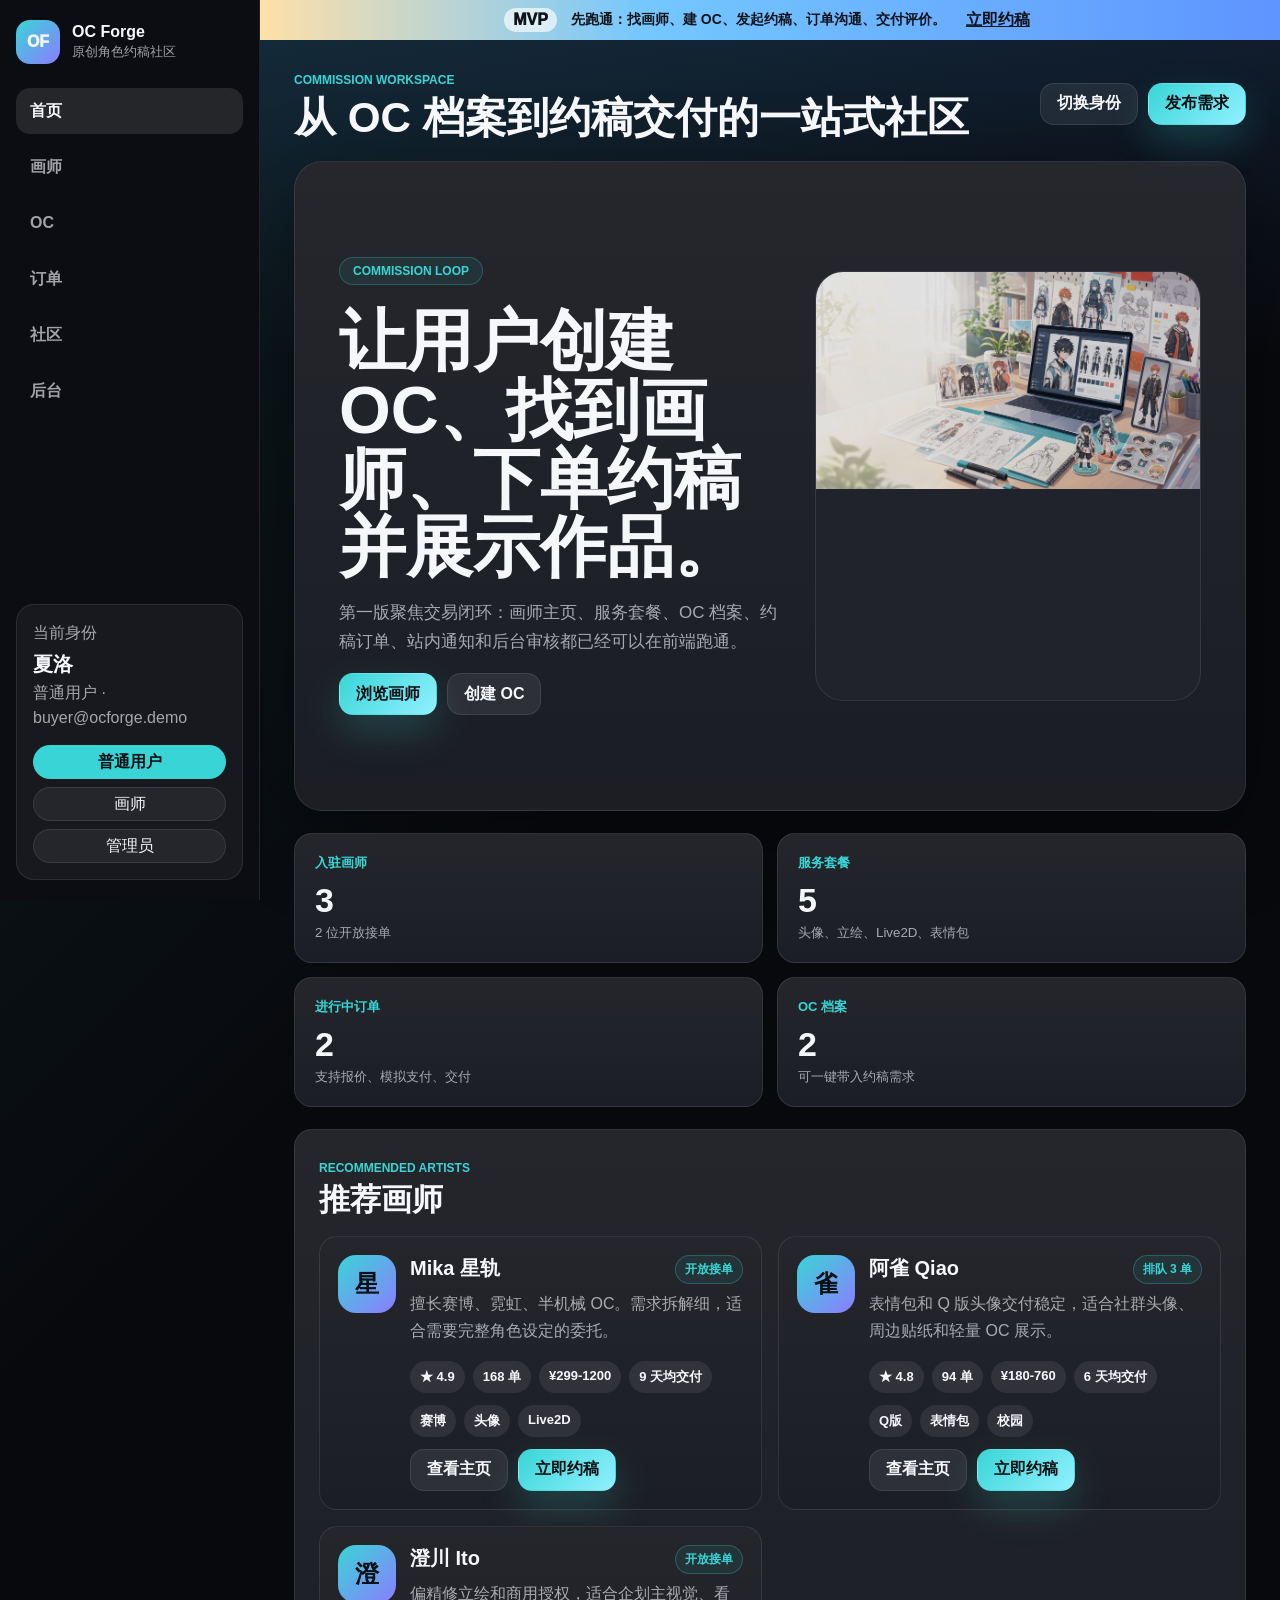
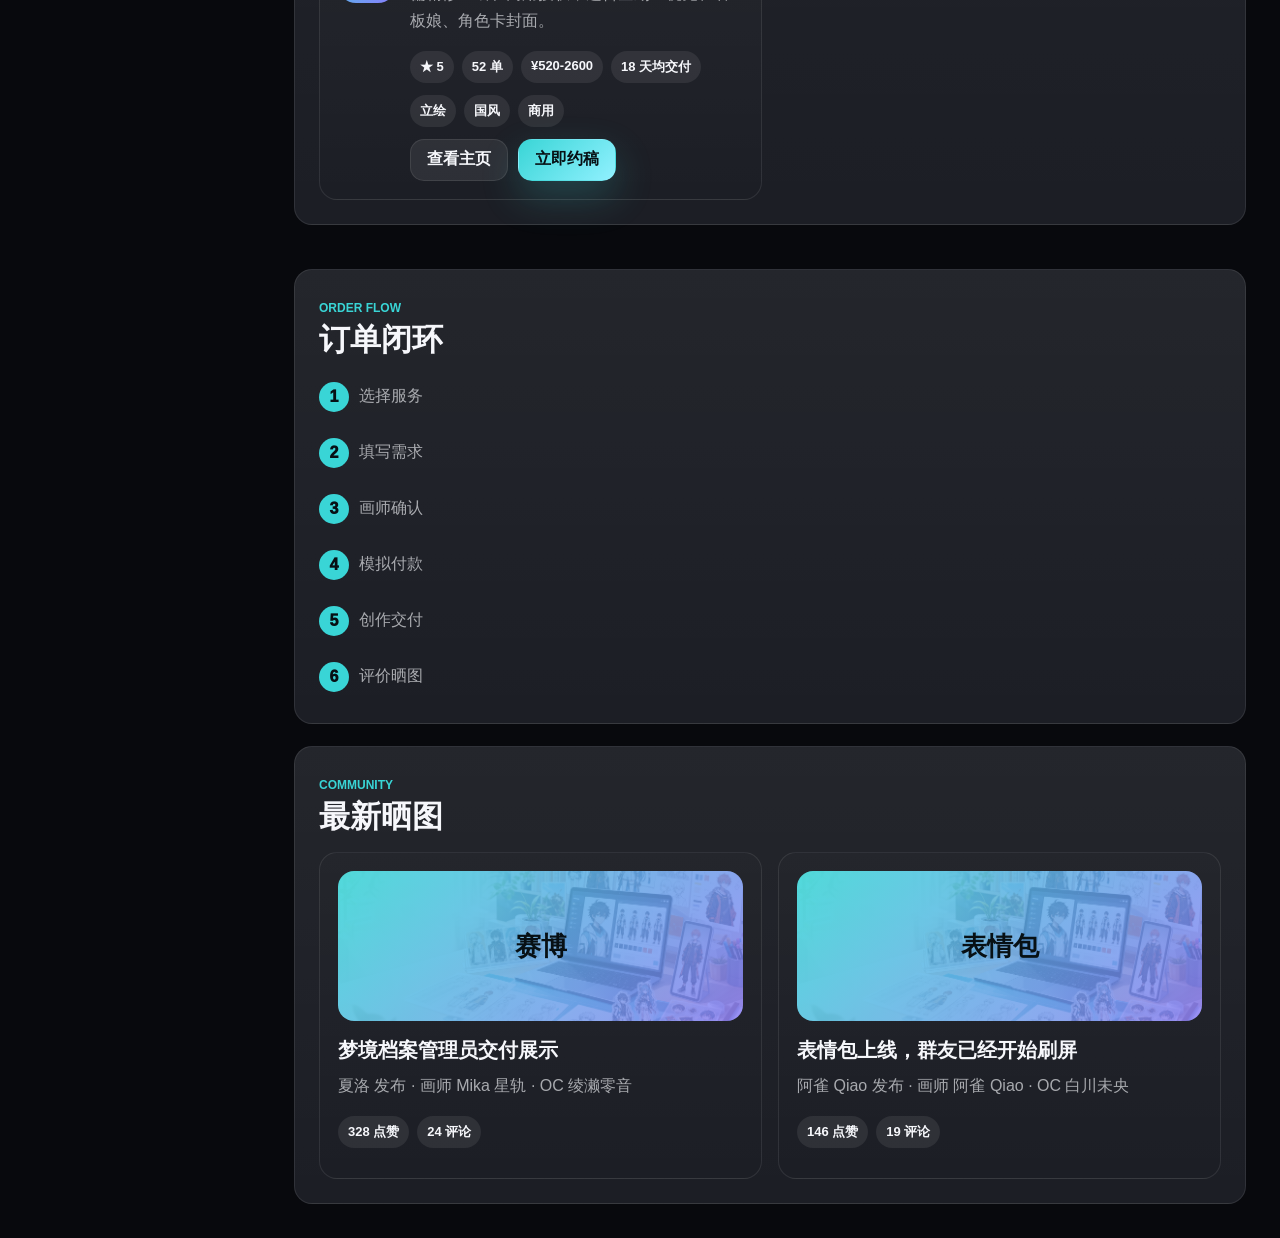
==== index.html @ b07dc10c "Initial OC Forge MVP" ====
<!doctype html>
<html lang="zh-CN">
  <head>
    <meta charset="UTF-8" />
    <meta name="viewport" content="width=device-width, initial-scale=1.0" />
    <title>OC Forge - 创作约稿社区</title>
    <link rel="stylesheet" href="./styles.css" />
  </head>
  <body>
    <div class="app-shell">
      <aside class="rail" aria-label="主导航">
        <a class="brand" href="#/" data-route="/">
          <span class="brand-mark">OF</span>
          <span>
            <strong>OC Forge</strong>
            <small>原创角色约稿社区</small>
          </span>
        </a>

        <nav class="nav-links" id="navLinks">
          <a href="#/" data-route="/">首页</a>
          <a href="#/artists" data-route="/artists">画师</a>
          <a href="#/characters" data-route="/characters">OC</a>
          <a href="#/orders" data-route="/orders">订单</a>
          <a href="#/community" data-route="/community">社区</a>
          <a href="#/dashboard" data-route="/dashboard">后台</a>
        </nav>

        <section class="user-card" id="userCard"></section>
      </aside>

      <main>
        <div class="announce-bar">
          <span>MVP</span>
          <strong>先跑通：找画师、建 OC、发起约稿、订单沟通、交付评价。</strong>
          <button class="text-button" data-action="open-order">立即约稿</button>
        </div>

        <header class="topbar">
          <div>
            <span class="kicker" id="pageKicker">Commission workspace</span>
            <h1 id="pageTitle">从 OC 档案到约稿交付的一站式社区</h1>
          </div>
          <div class="topbar-actions">
            <button class="button button-light" data-action="login">切换身份</button>
            <button class="button button-dark" data-action="open-order">发布需求</button>
          </div>
        </header>

        <section id="app"></section>
      </main>
    </div>

    <dialog class="modal" id="orderModal">
      <form method="dialog" class="modal-card" id="orderForm">
        <div class="modal-head">
          <div>
            <span class="kicker">Create order</span>
            <h2>发起约稿</h2>
          </div>
          <button class="icon-button" value="cancel" aria-label="关闭">×</button>
        </div>
        <div class="form-grid">
          <label>
            选择画师
            <select name="artistId" id="orderArtist"></select>
          </label>
          <label>
            服务套餐
            <select name="serviceId" id="orderService"></select>
          </label>
          <label>
            关联 OC
            <select name="characterId" id="orderCharacter"></select>
          </label>
          <label>
            预算
            <input name="budget" type="number" min="50" value="399" />
          </label>
          <label class="wide-field">
            需求标题
            <input name="title" value="赛博少女半身立绘约稿" />
          </label>
          <label class="wide-field">
            详细需求
            <textarea name="requirement" rows="5">希望突出旧书店、雨夜霓虹、机械义眼。可商用，需提供透明底 PNG。</textarea>
          </label>
        </div>
        <div class="modal-actions">
          <button class="button button-light" value="cancel">取消</button>
          <button class="button button-dark" value="default" type="submit">提交给画师</button>
        </div>
      </form>
    </dialog>

    <dialog class="modal" id="characterModal">
      <form method="dialog" class="modal-card" id="characterForm">
        <div class="modal-head">
          <div>
            <span class="kicker">Character archive</span>
            <h2>创建 OC 档案</h2>
          </div>
          <button class="icon-button" value="cancel" aria-label="关闭">×</button>
        </div>
        <div class="form-grid">
          <label>
            角色名
            <input name="name" value="绫濑零音" />
          </label>
          <label>
            可见性
            <select name="visibility">
              <option value="公开">公开展示</option>
              <option value="私密">仅约稿可见</option>
            </select>
          </label>
          <label class="wide-field">
            外貌与设定
            <textarea name="description" rows="4">银灰短发、机械义眼、旧书店店主，能读取书页里残留的梦境数据。</textarea>
          </label>
          <label class="wide-field">
            标签
            <input name="tags" value="赛博, 半机械, 旧书店, 慢热" />
          </label>
        </div>
        <div class="modal-actions">
          <button class="button button-light" value="cancel">取消</button>
          <button class="button button-dark" type="submit">保存 OC</button>
        </div>
      </form>
    </dialog>

    <script src="./app.js"></script>
  </body>
</html>
---- styles.css ----
:root {
  --bg: #08090d;
  --panel: #171920;
  --panel-2: #20232b;
  --line: rgba(255, 255, 255, 0.09);
  --text: #f6f7fb;
  --muted: rgba(246, 247, 251, 0.64);
  --soft: rgba(246, 247, 251, 0.1);
  --cyan: #39d5d6;
  --violet: #8b7dff;
  --blue: #4a9dff;
  --hot: #ff7a5c;
  --gold: #ffd27a;
  --radius: 18px;
  --shadow: 0 24px 90px rgba(0, 0, 0, 0.32);
}

* {
  box-sizing: border-box;
}

html {
  scroll-behavior: smooth;
}

body {
  margin: 0;
  min-width: 320px;
  color: var(--text);
  background:
    linear-gradient(180deg, rgba(74, 157, 255, 0.14), transparent 360px),
    linear-gradient(135deg, rgba(57, 213, 214, 0.1), transparent 34%),
    var(--bg);
  font-family: "Microsoft YaHei", "PingFang SC", "Segoe UI", Arial, sans-serif;
}

button,
input,
select,
textarea {
  font: inherit;
}

button {
  cursor: pointer;
}

button:focus-visible,
input:focus-visible,
select:focus-visible,
textarea:focus-visible,
a:focus-visible {
  outline: 3px solid rgba(57, 213, 214, 0.48);
  outline-offset: 3px;
}

h1,
h2,
h3,
p {
  margin-top: 0;
}

h1,
h2,
h3 {
  letter-spacing: 0;
}

h1 {
  max-width: 900px;
  margin-bottom: 0;
  font-size: clamp(28px, 3.3vw, 48px);
  line-height: 1.12;
}

h2 {
  margin-bottom: 14px;
  font-size: clamp(24px, 2.4vw, 38px);
  line-height: 1.15;
}

h3 {
  margin-bottom: 8px;
  font-size: 20px;
}

p {
  color: var(--muted);
  line-height: 1.72;
}

small {
  color: var(--muted);
}

.app-shell {
  display: grid;
  grid-template-columns: 260px minmax(0, 1fr);
  min-height: 100vh;
}

.rail {
  position: sticky;
  top: 0;
  height: 100vh;
  padding: 20px 16px;
  display: flex;
  flex-direction: column;
  gap: 24px;
  background: #0c0d12;
  border-right: 1px solid var(--line);
}

.brand {
  display: flex;
  align-items: center;
  gap: 12px;
  color: var(--text);
  text-decoration: none;
}

.brand-mark {
  width: 44px;
  height: 44px;
  display: grid;
  place-items: center;
  border-radius: 14px;
  background: linear-gradient(135deg, var(--cyan), var(--violet));
  font-weight: 950;
}

.brand strong,
.brand small {
  display: block;
}

.brand small {
  margin-top: 2px;
}

.nav-links {
  display: grid;
  gap: 10px;
}

.nav-links a {
  min-height: 46px;
  display: flex;
  align-items: center;
  padding: 0 14px;
  border-radius: 14px;
  color: var(--muted);
  text-decoration: none;
  font-weight: 800;
}

.nav-links a:hover,
.nav-links a.active {
  color: var(--text);
  background: var(--soft);
}

.user-card {
  margin-top: auto;
  padding: 16px;
  border: 1px solid var(--line);
  border-radius: var(--radius);
  background: rgba(255, 255, 255, 0.05);
}

.user-card p,
.user-card span {
  margin: 0;
  color: var(--muted);
  line-height: 1.55;
}

.user-card strong {
  display: block;
  margin: 6px 0 3px;
  font-size: 20px;
}

.role-switch {
  display: grid;
  gap: 8px;
  margin-top: 14px;
}

.role-switch button {
  min-height: 34px;
  border: 1px solid var(--line);
  border-radius: 999px;
  color: var(--text);
  background: rgba(255, 255, 255, 0.06);
}

.role-switch button.selected {
  color: #071014;
  border-color: transparent;
  background: var(--cyan);
  font-weight: 900;
}

main {
  min-width: 0;
  padding: 0 34px 34px;
}

.announce-bar {
  min-height: 40px;
  margin: 0 -34px 26px;
  padding: 7px 34px;
  display: flex;
  align-items: center;
  justify-content: center;
  gap: 14px;
  color: #10131a;
  background: linear-gradient(90deg, #ffe0a8, #74c7ff 38%, #5e94ff);
  text-align: center;
}

.announce-bar span {
  padding: 3px 9px;
  border-radius: 999px;
  background: rgba(255, 255, 255, 0.66);
  font-weight: 950;
}

.announce-bar strong {
  font-size: 14px;
}

.text-button {
  border: 0;
  color: #10131a;
  background: transparent;
  font-weight: 950;
  text-decoration: underline;
}

.topbar {
  display: flex;
  align-items: center;
  justify-content: space-between;
  gap: 18px;
  margin-bottom: 20px;
}

.topbar-actions,
.hero-actions,
.card-actions,
.modal-actions,
.order-actions,
.section-row {
  display: flex;
  flex-wrap: wrap;
  gap: 10px;
  align-items: center;
}

.section-row {
  justify-content: space-between;
  margin-bottom: 8px;
}

.button {
  min-height: 42px;
  border: 1px solid transparent;
  border-radius: 14px;
  padding: 0 16px;
  font-weight: 900;
  transition: transform 160ms ease, box-shadow 160ms ease;
}

.button:hover:not(:disabled) {
  transform: translateY(-1px);
}

.button:disabled {
  cursor: not-allowed;
  opacity: 0.46;
  box-shadow: none;
}

.button-dark,
.button-accent {
  color: #071014;
  background: linear-gradient(135deg, var(--cyan), #91f1ff);
  box-shadow: 0 16px 38px rgba(57, 213, 214, 0.22);
}

.button-light {
  color: var(--text);
  border-color: var(--line);
  background: rgba(255, 255, 255, 0.08);
}

.button-light.danger {
  color: #ffd7d0;
  border-color: rgba(255, 122, 92, 0.36);
  background: rgba(255, 122, 92, 0.1);
}

.wide-button {
  width: 100%;
}

.kicker,
.ticket-label {
  display: inline-flex;
  align-items: center;
  min-height: 28px;
  color: var(--cyan);
  font-size: 12px;
  font-weight: 900;
  letter-spacing: 0;
  text-transform: uppercase;
}

.ticket-label {
  padding: 0 13px;
  border: 1px solid rgba(57, 213, 214, 0.26);
  border-radius: 999px;
  background: rgba(57, 213, 214, 0.08);
}

.hero {
  min-height: min(650px, calc(100vh - 132px));
  display: grid;
  grid-template-columns: minmax(360px, 0.95fr) minmax(340px, 0.82fr);
  gap: 28px;
  align-items: center;
  padding: 44px;
  border: 1px solid var(--line);
  border-radius: 28px;
  background:
    linear-gradient(180deg, rgba(255, 255, 255, 0.06), rgba(255, 255, 255, 0.02)),
    var(--panel);
  box-shadow: var(--shadow);
}

.hero-copy {
  max-width: 760px;
}

.hero-copy h2 {
  margin: 22px 0 16px;
  font-size: clamp(42px, 5.2vw, 74px);
  line-height: 1.03;
}

.hero-copy p {
  max-width: 690px;
  font-size: 17px;
}

.hero-board {
  min-height: 430px;
  border: 1px solid var(--line);
  border-radius: 28px;
  overflow: hidden;
  background: var(--panel-2);
}

.hero-board img {
  display: block;
  width: 100%;
  height: 100%;
  object-fit: cover;
  opacity: 0.88;
}

.summary-strip {
  display: grid;
  grid-template-columns: repeat(4, 1fr);
  gap: 14px;
  margin-top: 22px;
}

.summary-strip div,
.panel,
.artist-card,
.service-card,
.post-card,
.character-card,
.order-card {
  border: 1px solid var(--line);
  border-radius: var(--radius);
  background:
    linear-gradient(180deg, rgba(255, 255, 255, 0.055), rgba(255, 255, 255, 0.025)),
    var(--panel);
}

.summary-strip div {
  min-height: 126px;
  padding: 20px;
}

.summary-strip span,
.summary-strip strong,
.summary-strip small {
  display: block;
}

.summary-strip span {
  color: var(--cyan);
  font-size: 13px;
  font-weight: 900;
}

.summary-strip strong {
  margin: 9px 0 4px;
  font-size: 34px;
}

.panel {
  margin-top: 22px;
  padding: 24px;
}

.section-title {
  margin-bottom: 18px;
}

.content-grid {
  display: grid;
  grid-template-columns: minmax(0, 1.45fr) minmax(320px, 0.75fr);
  gap: 22px;
}

.span-2 {
  min-width: 0;
}

.card-grid,
.service-grid,
.post-grid,
.character-grid {
  display: grid;
  gap: 16px;
}

.card-grid {
  grid-template-columns: repeat(3, minmax(0, 1fr));
}

.service-grid,
.post-grid,
.character-grid {
  grid-template-columns: repeat(3, minmax(0, 1fr));
}

.artist-card {
  min-width: 0;
  padding: 18px;
  display: grid;
  grid-template-columns: 58px 1fr;
  gap: 14px;
}

.avatar {
  width: 58px;
  height: 58px;
  display: grid;
  place-items: center;
  border-radius: 18px;
  color: #071014;
  background: linear-gradient(135deg, var(--cyan), var(--violet));
  font-size: 24px;
  font-weight: 950;
}

.avatar.large {
  width: 112px;
  height: 112px;
  border-radius: 28px;
  font-size: 44px;
}

.card-head {
  display: flex;
  align-items: flex-start;
  justify-content: space-between;
  gap: 12px;
}

.status {
  flex: 0 0 auto;
  padding: 5px 9px;
  border: 1px solid rgba(57, 213, 214, 0.28);
  border-radius: 999px;
  color: var(--cyan);
  background: rgba(57, 213, 214, 0.08);
  font-size: 12px;
  font-weight: 900;
}

.meta-row,
.tag-row {
  display: flex;
  flex-wrap: wrap;
  gap: 8px;
  margin: 12px 0;
}

.meta-row span,
.tag-row span,
.schema-grid span {
  padding: 7px 10px;
  border-radius: 999px;
  color: var(--text);
  background: rgba(255, 255, 255, 0.08);
  font-size: 13px;
  font-weight: 800;
}

.toolbar {
  display: grid;
  grid-template-columns: 1fr 180px 180px;
  gap: 12px;
  margin-bottom: 18px;
}

input,
select,
textarea {
  width: 100%;
  border: 1px solid var(--line);
  border-radius: 14px;
  color: var(--text);
  background: rgba(255, 255, 255, 0.07);
}

input,
select {
  min-height: 46px;
  padding: 0 13px;
}

textarea {
  padding: 12px 13px;
  line-height: 1.6;
  resize: vertical;
}

input::placeholder,
textarea::placeholder {
  color: rgba(246, 247, 251, 0.42);
}

.service-card,
.post-card,
.character-card {
  min-width: 0;
  padding: 18px;
}

.hint {
  max-width: 760px;
  margin-bottom: 0;
}

.price {
  margin: 10px 0;
  color: var(--gold);
  font-size: 28px;
  font-weight: 950;
}

.post-cover,
.character-cover {
  min-height: 150px;
  margin-bottom: 16px;
  display: grid;
  place-items: center;
  border-radius: 16px;
  color: #071014;
  background:
    linear-gradient(135deg, rgba(57, 213, 214, 0.88), rgba(139, 125, 255, 0.76)),
    url("./hero-oc-platform.png") center / cover;
  font-size: 26px;
  font-weight: 950;
}

.character-cover {
  min-height: 120px;
  font-size: 42px;
}

.progress-line {
  height: 9px;
  margin: 16px 0 10px;
  border-radius: 999px;
  background: rgba(255, 255, 255, 0.08);
  overflow: hidden;
}

.progress-line span {
  display: block;
  height: 100%;
  border-radius: inherit;
  background: linear-gradient(90deg, var(--cyan), var(--violet));
}

.flow-list {
  display: grid;
  gap: 12px;
  margin: 0;
  padding: 0;
  list-style: none;
}

.flow-list li {
  min-height: 44px;
  display: flex;
  align-items: center;
  gap: 10px;
  color: var(--muted);
}

.flow-list span {
  width: 30px;
  height: 30px;
  display: grid;
  place-items: center;
  border-radius: 50%;
  color: #071014;
  background: var(--cyan);
  font-weight: 950;
}

.profile-hero {
  display: grid;
  grid-template-columns: 112px 1fr;
  gap: 20px;
  align-items: center;
}

.portfolio-list {
  display: grid;
  gap: 12px;
}

.portfolio-list div,
.audit-list li {
  padding: 13px 14px;
  border: 1px solid var(--line);
  border-radius: 14px;
  background: rgba(255, 255, 255, 0.05);
  color: var(--muted);
}

.order-list {
  display: grid;
  gap: 14px;
}

.order-card {
  padding: 18px;
  display: grid;
  grid-template-columns: 1fr auto;
  gap: 20px;
}

.order-actions {
  align-content: center;
  justify-content: flex-end;
}

.action-hint,
.review-note {
  color: var(--muted);
  line-height: 1.55;
}

.action-hint {
  display: block;
  width: 100%;
  text-align: right;
  font-size: 13px;
}

.review-note {
  margin-top: 12px;
  padding: 12px 14px;
  border: 1px dashed rgba(255, 210, 122, 0.38);
  border-radius: 14px;
  background: rgba(255, 210, 122, 0.08);
}

.timeline {
  display: grid;
  grid-template-columns: repeat(6, minmax(0, 1fr));
  gap: 8px;
  margin-top: 14px;
}

.timeline span {
  min-height: 32px;
  display: grid;
  place-items: center;
  border-radius: 999px;
  color: var(--muted);
  background: rgba(255, 255, 255, 0.06);
  font-size: 12px;
  font-weight: 800;
  text-align: center;
}

.timeline span.done {
  color: #071014;
  background: var(--cyan);
}

.metric-grid {
  display: grid;
  grid-template-columns: repeat(4, minmax(0, 1fr));
  gap: 14px;
}

.metric-grid div {
  padding: 18px;
  border: 1px solid var(--line);
  border-radius: var(--radius);
  background: rgba(255, 255, 255, 0.05);
}

.metric-grid span,
.metric-grid strong {
  display: block;
}

.metric-grid span {
  color: var(--muted);
}

.metric-grid strong {
  margin-top: 8px;
  font-size: 32px;
}

.audit-list {
  display: grid;
  gap: 10px;
  margin: 0;
  padding: 0;
  list-style: none;
}

.audit-list li {
  display: flex;
  justify-content: space-between;
  gap: 12px;
}

.review-card {
  display: grid;
  grid-template-columns: 1fr auto;
  gap: 16px;
  align-items: center;
  padding: 16px;
  border: 1px solid var(--line);
  border-radius: var(--radius);
  background: rgba(255, 255, 255, 0.05);
}

.review-card + .review-card {
  margin-top: 12px;
}

.review-card p,
.review-card span {
  margin: 0;
  color: var(--muted);
  line-height: 1.6;
}

.schema-grid {
  display: flex;
  flex-wrap: wrap;
  gap: 10px;
}

.empty {
  margin: 0;
  padding: 24px;
  border: 1px dashed var(--line);
  border-radius: var(--radius);
}

.modal {
  width: min(760px, calc(100% - 28px));
  padding: 0;
  border: 0;
  border-radius: 22px;
  color: var(--text);
  background: transparent;
}

.modal::backdrop {
  background: rgba(0, 0, 0, 0.62);
  backdrop-filter: blur(8px);
}

.modal-card {
  padding: 22px;
  border: 1px solid var(--line);
  border-radius: 22px;
  background: var(--panel);
  box-shadow: var(--shadow);
}

.modal-head {
  display: flex;
  align-items: flex-start;
  justify-content: space-between;
  gap: 14px;
  margin-bottom: 16px;
}

.modal-head h2 {
  margin-bottom: 0;
}

.icon-button {
  width: 38px;
  height: 38px;
  border: 1px solid var(--line);
  border-radius: 50%;
  color: var(--text);
  background: rgba(255, 255, 255, 0.08);
  font-size: 24px;
  line-height: 1;
}

.form-grid {
  display: grid;
  grid-template-columns: repeat(2, minmax(0, 1fr));
  gap: 14px;
}

.form-grid label {
  display: grid;
  gap: 8px;
  color: var(--text);
  font-weight: 900;
}

.wide-field {
  grid-column: 1 / -1;
}

.modal-actions {
  justify-content: flex-end;
  margin-top: 18px;
}

@media (max-width: 1280px) {
  .card-grid,
  .service-grid,
  .post-grid,
  .character-grid,
  .summary-strip {
    grid-template-columns: repeat(2, minmax(0, 1fr));
  }

  .content-grid {
    grid-template-columns: 1fr;
  }
}

@media (max-width: 980px) {
  .app-shell {
    grid-template-columns: 1fr;
  }

  .rail {
    position: static;
    height: auto;
  }

  .nav-links {
    grid-template-columns: repeat(6, minmax(0, 1fr));
  }

  .user-card {
    margin-top: 0;
  }

  .role-switch {
    grid-template-columns: repeat(3, 1fr);
  }

  main {
    padding: 0 18px 26px;
  }

  .announce-bar {
    margin-inline: -18px;
    padding-inline: 18px;
  }

  .hero,
  .order-card {
    grid-template-columns: 1fr;
  }

  .timeline {
    grid-template-columns: repeat(3, minmax(0, 1fr));
  }

  .metric-grid {
    grid-template-columns: repeat(2, minmax(0, 1fr));
  }
}

@media (max-width: 680px) {
  .announce-bar,
  .topbar,
  .profile-hero {
    align-items: flex-start;
    flex-direction: column;
  }

  .announce-bar {
    min-height: auto;
  }

  .topbar-actions,
  .topbar-actions .button,
  .hero-actions,
  .hero-actions .button {
    width: 100%;
  }

  .nav-links,
  .card-grid,
  .service-grid,
  .post-grid,
  .character-grid,
  .summary-strip,
  .toolbar,
  .form-grid,
  .metric-grid {
    grid-template-columns: 1fr;
  }

  .hero,
  .panel {
    padding: 18px;
  }

  .hero-copy h2 {
    font-size: 42px;
  }

  .hero-board {
    min-height: 280px;
  }

  .artist-card {
    grid-template-columns: 1fr;
  }
}
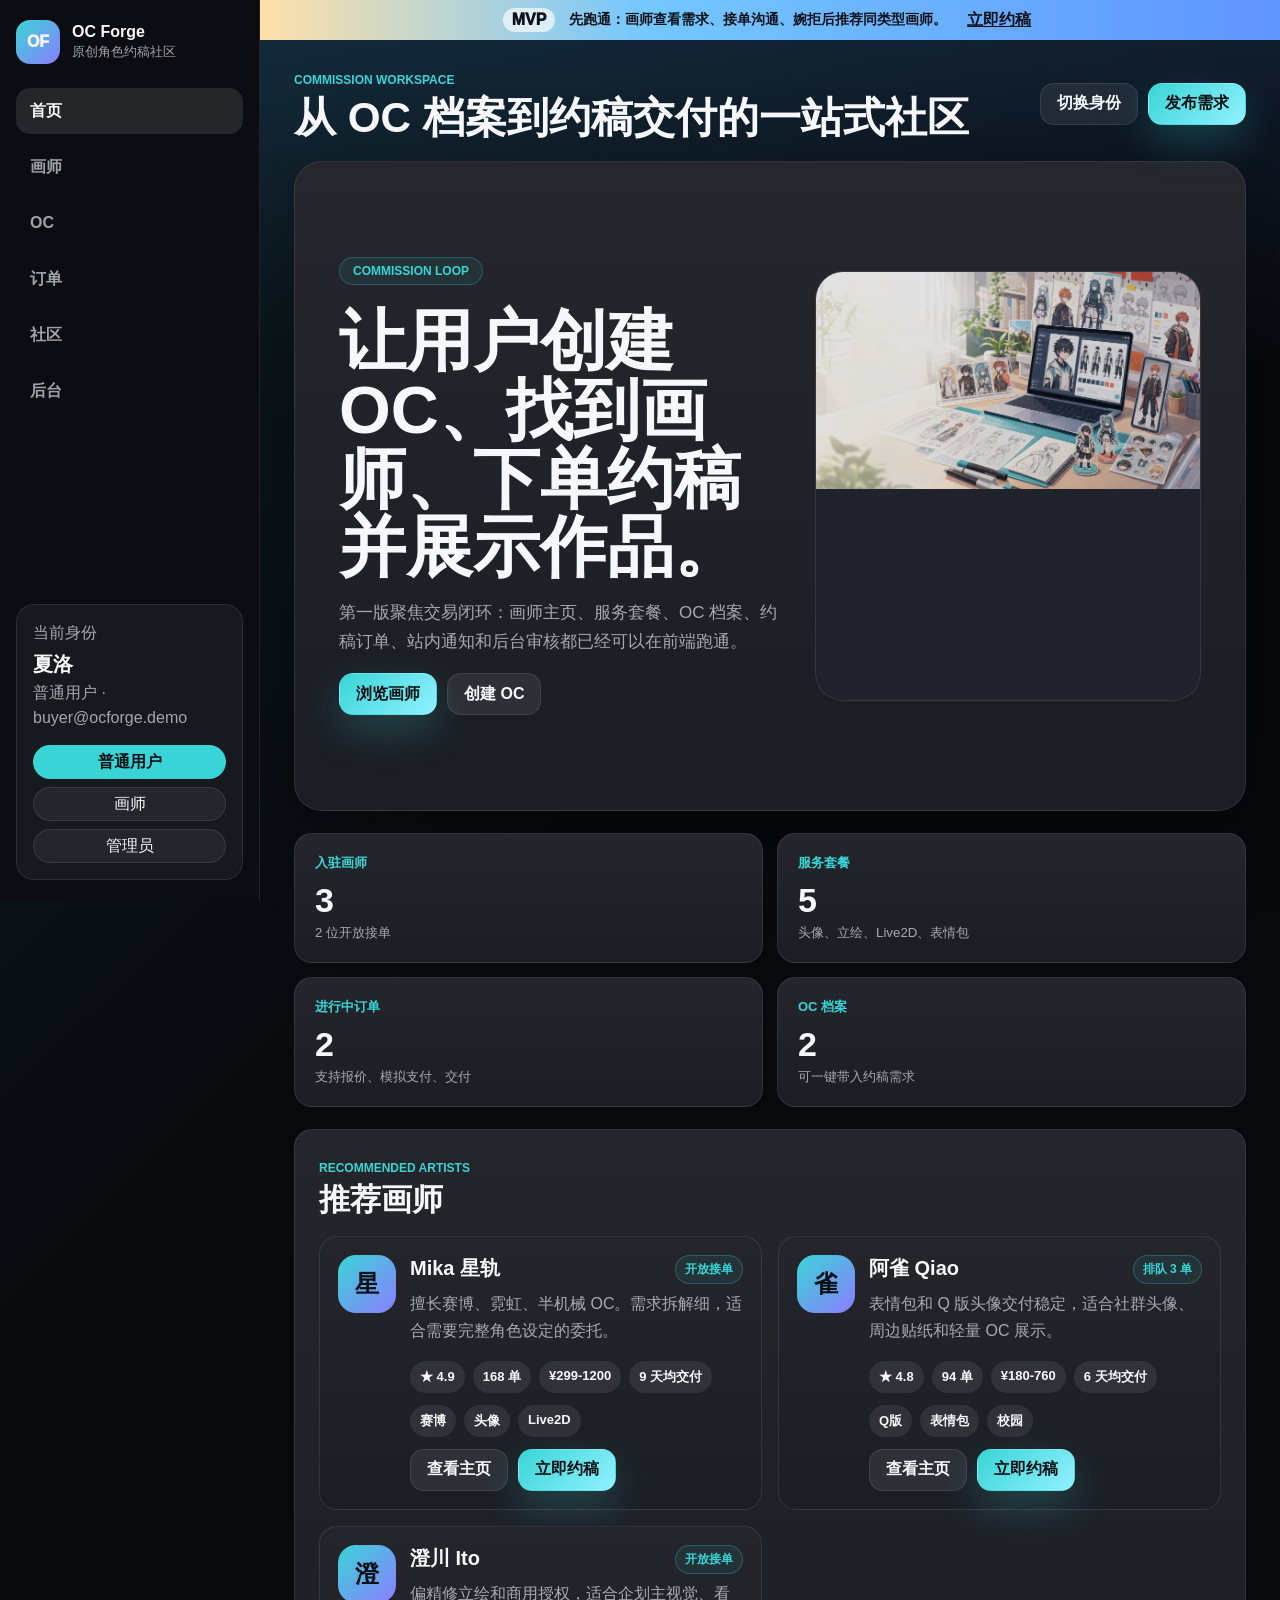
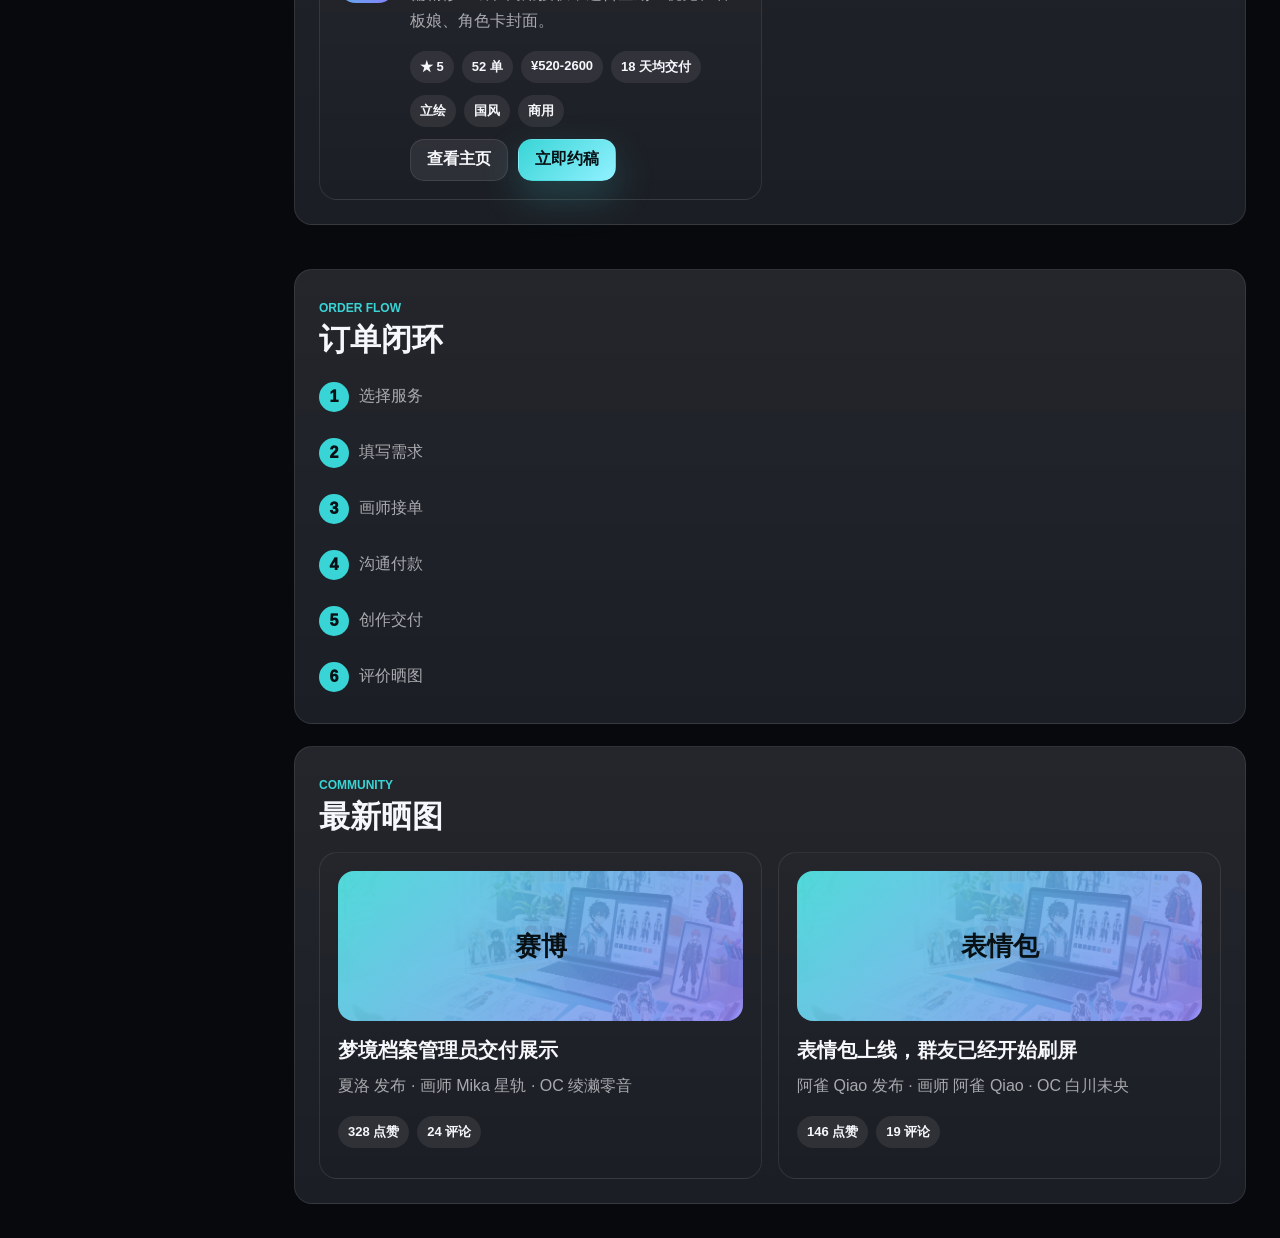
==== commit 5110dd6b: "Import current OC Forge MVP" ====
--- a/index.html
+++ b/index.html
@@ -32,7 +32,7 @@
       <main>
         <div class="announce-bar">
           <span>MVP</span>
-          <strong>先跑通：找画师、建 OC、发起约稿、订单沟通、交付评价。</strong>
+          <strong>先跑通：画师查看需求、接单沟通、婉拒后推荐同类型画师。</strong>
           <button class="text-button" data-action="open-order">立即约稿</button>
         </div>
 
--- a/styles.css
+++ b/styles.css
@@ -63,7 +63,8 @@
 
 h1,
 h2,
-h3 {
+h3,
+h4 {
   letter-spacing: 0;
 }
 
@@ -83,6 +84,11 @@
 h3 {
   margin-bottom: 8px;
   font-size: 20px;
+}
+
+h4 {
+  margin: 0 0 8px;
+  font-size: 17px;
 }
 
 p {
@@ -385,7 +391,10 @@
 .service-card,
 .post-card,
 .character-card,
-.order-card {
+.order-card,
+.request-card,
+.public-job-card,
+.recommend-grid article {
   border: 1px solid var(--line);
   border-radius: var(--radius);
   background:
@@ -437,7 +446,10 @@
 .card-grid,
 .service-grid,
 .post-grid,
-.character-grid {
+.character-grid,
+.request-grid,
+.public-job-grid,
+.recommend-grid {
   display: grid;
   gap: 16px;
 }
@@ -448,7 +460,9 @@
 
 .service-grid,
 .post-grid,
-.character-grid {
+.character-grid,
+.request-grid,
+.public-job-grid {
   grid-template-columns: repeat(3, minmax(0, 1fr));
 }
 
@@ -552,9 +566,29 @@
 
 .service-card,
 .post-card,
-.character-card {
+.character-card,
+.request-card,
+.public-job-card,
+.recommend-grid article {
   min-width: 0;
   padding: 18px;
+}
+
+.public-job-card {
+  position: relative;
+  overflow: hidden;
+}
+
+.public-job-card::before {
+  content: "";
+  position: absolute;
+  inset: 0 auto 0 0;
+  width: 4px;
+  background: linear-gradient(180deg, var(--cyan), var(--gold));
+}
+
+.public-job-card > * {
+  position: relative;
 }
 
 .hint {
@@ -670,7 +704,8 @@
 }
 
 .action-hint,
-.review-note {
+.review-note,
+.requirement-text {
   color: var(--muted);
   line-height: 1.55;
 }
@@ -688,6 +723,73 @@
   border: 1px dashed rgba(255, 210, 122, 0.38);
   border-radius: 14px;
   background: rgba(255, 210, 122, 0.08);
+}
+
+.requirement-text {
+  margin: 10px 0 0;
+  padding: 12px 14px;
+  border-left: 3px solid var(--cyan);
+  border-radius: 12px;
+  background: rgba(57, 213, 214, 0.07);
+}
+
+.message-thread {
+  display: grid;
+  gap: 10px;
+  margin-top: 14px;
+}
+
+.message-thread div {
+  padding: 12px 14px;
+  border: 1px solid var(--line);
+  border-radius: 14px;
+  background: rgba(255, 255, 255, 0.05);
+}
+
+.message-thread strong,
+.message-thread span {
+  display: inline-block;
+  margin-right: 8px;
+}
+
+.message-thread span {
+  color: var(--muted);
+  font-size: 12px;
+}
+
+.message-thread p {
+  margin: 6px 0 0;
+  line-height: 1.55;
+}
+
+.recommend-panel {
+  margin-top: 16px;
+  padding: 16px;
+  border: 1px dashed rgba(57, 213, 214, 0.36);
+  border-radius: var(--radius);
+  background: rgba(57, 213, 214, 0.06);
+}
+
+.compact-title {
+  margin-bottom: 12px;
+}
+
+.compact-title h3 {
+  margin-bottom: 0;
+}
+
+.recommend-grid {
+  grid-template-columns: repeat(3, minmax(0, 1fr));
+}
+
+.recommend-grid article {
+  background:
+    linear-gradient(180deg, rgba(255, 255, 255, 0.07), rgba(255, 255, 255, 0.03)),
+    var(--panel-2);
+}
+
+.recommend-grid p {
+  margin-bottom: 10px;
 }
 
 .timeline {
@@ -714,6 +816,14 @@
   background: var(--cyan);
 }
 
+.timeline.decline-flow {
+  grid-template-columns: repeat(3, minmax(0, 1fr));
+}
+
+.timeline.decline-flow span.done {
+  background: var(--gold);
+}
+
 .metric-grid {
   display: grid;
   grid-template-columns: repeat(4, minmax(0, 1fr));
@@ -862,6 +972,9 @@
   .service-grid,
   .post-grid,
   .character-grid,
+  .request-grid,
+  .public-job-grid,
+  .recommend-grid,
   .summary-strip {
     grid-template-columns: repeat(2, minmax(0, 1fr));
   }
@@ -940,6 +1053,9 @@
   .service-grid,
   .post-grid,
   .character-grid,
+  .request-grid,
+  .public-job-grid,
+  .recommend-grid,
   .summary-strip,
   .toolbar,
   .form-grid,
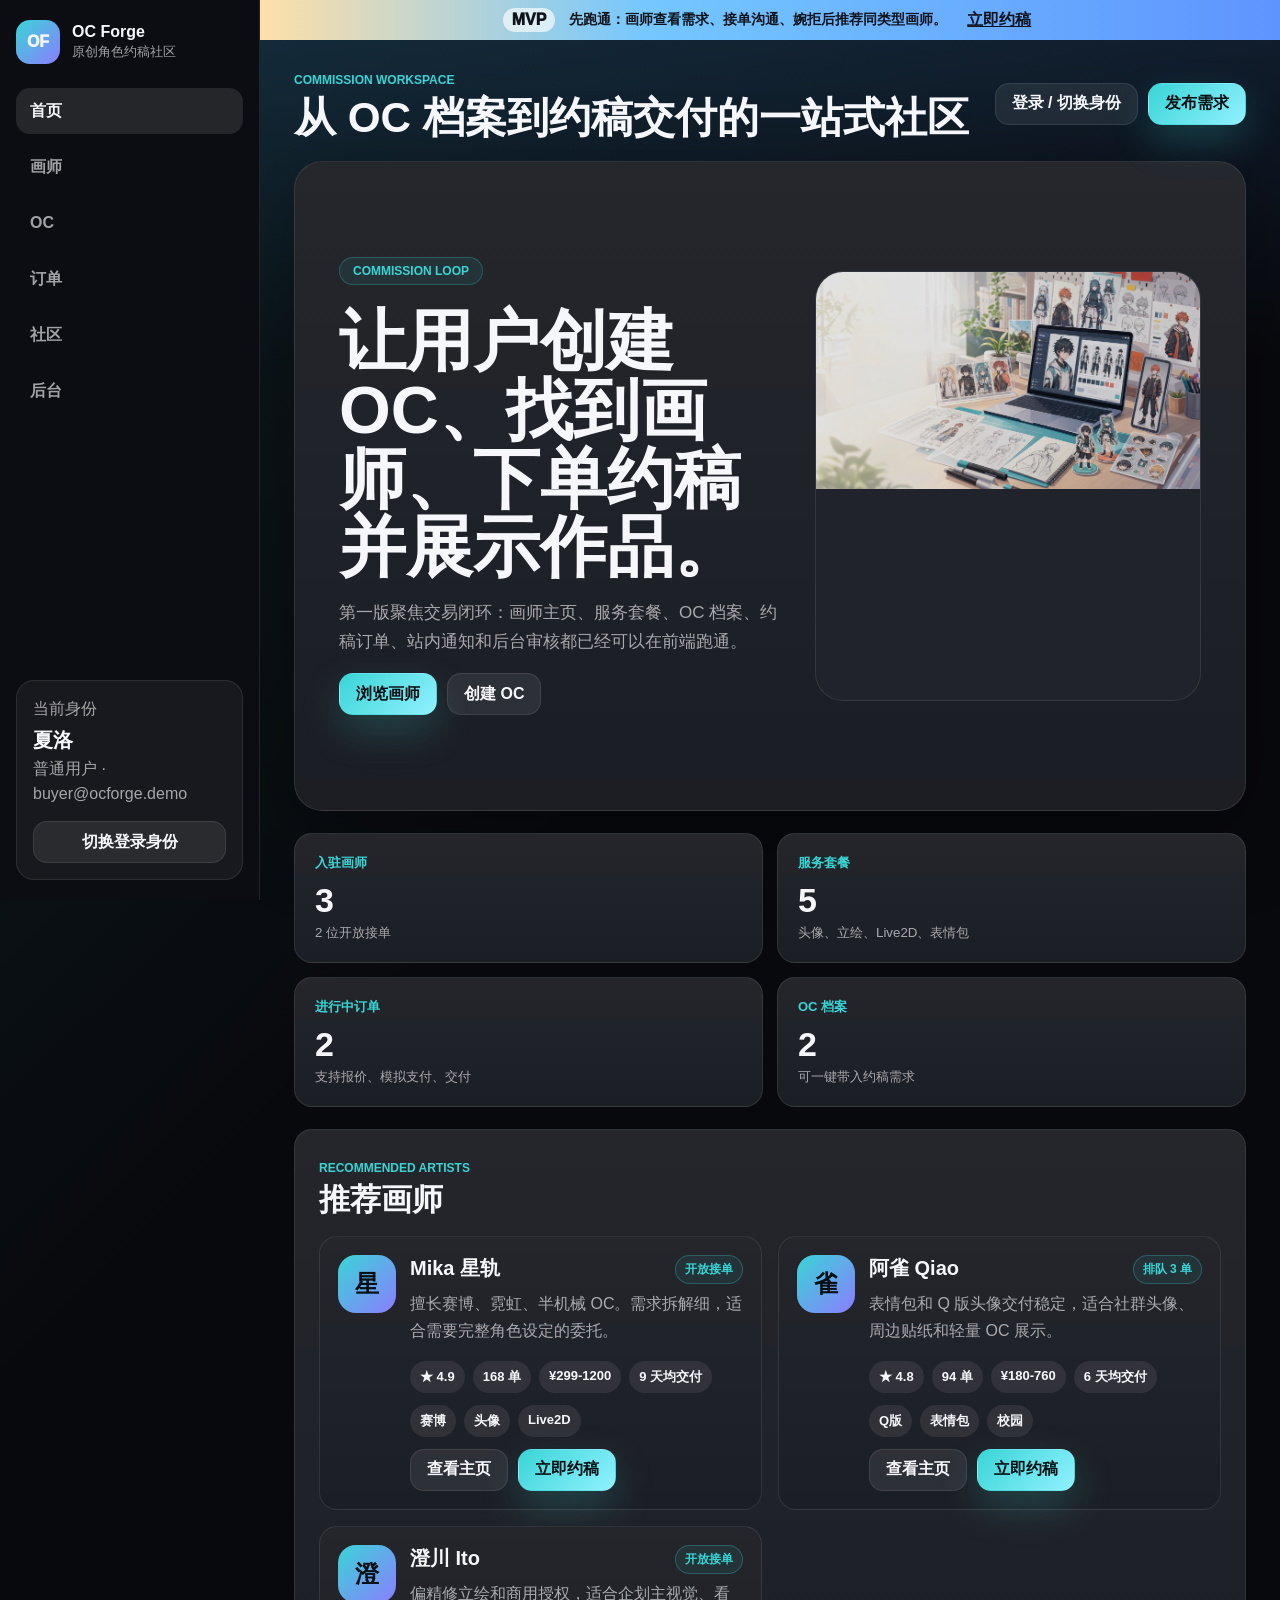
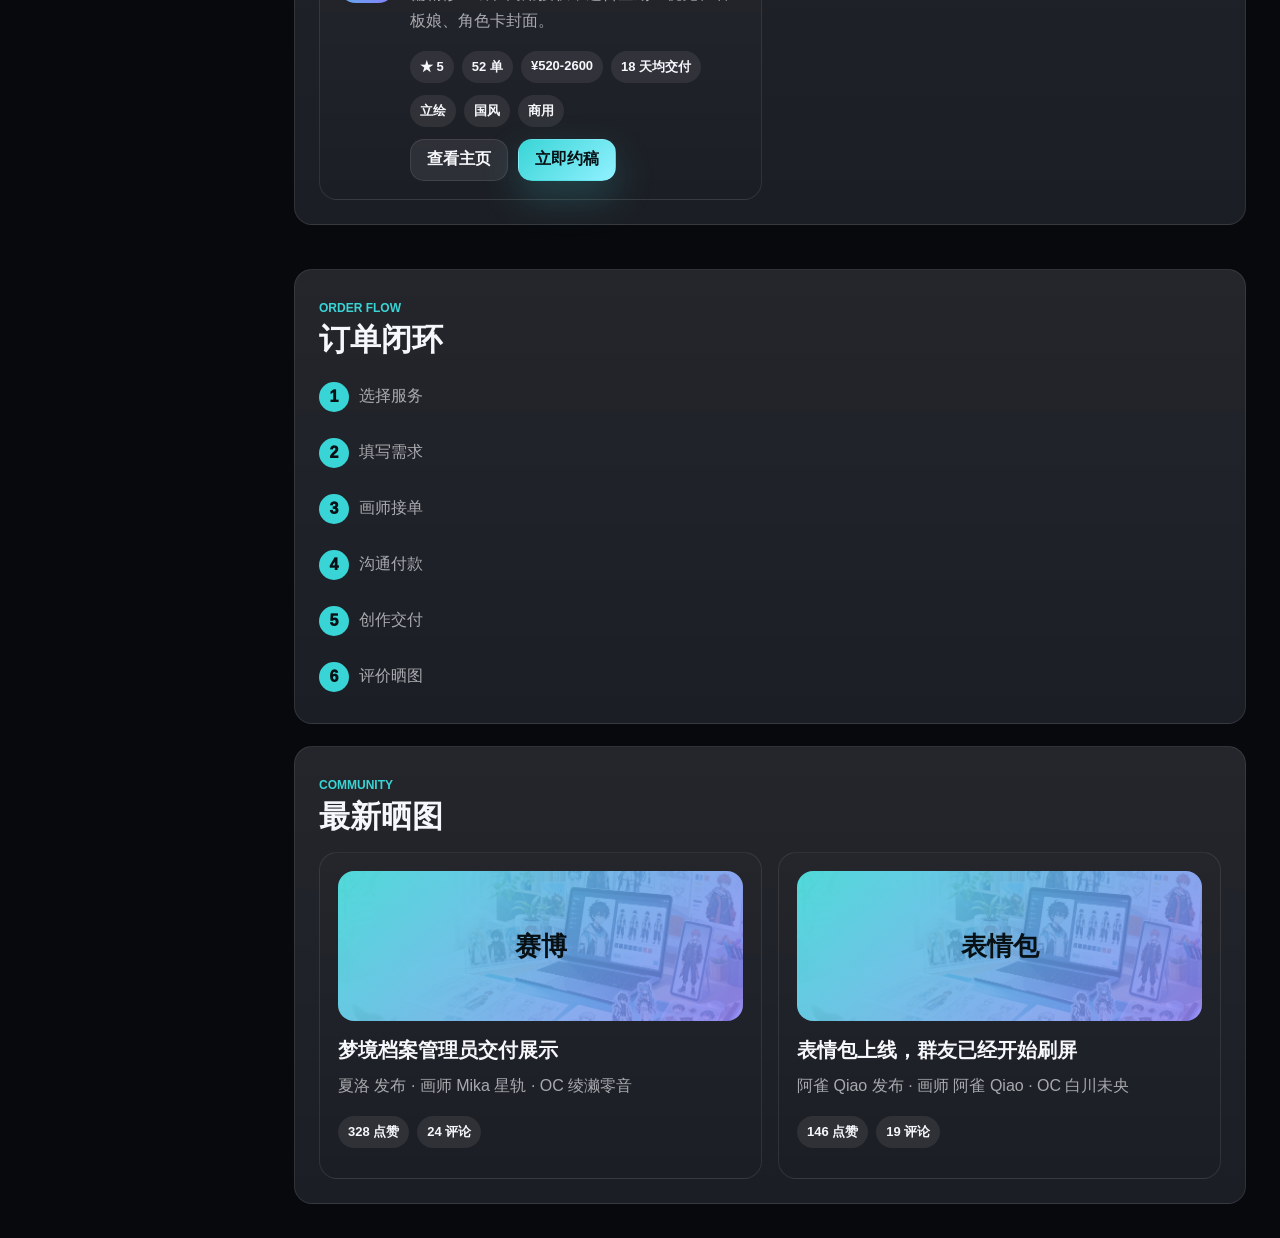
==== commit 5c5b25ad: "Add dedicated login page and identity switch links" ====
--- a/index.html
+++ b/index.html
@@ -42,7 +42,7 @@
             <h1 id="pageTitle">从 OC 档案到约稿交付的一站式社区</h1>
           </div>
           <div class="topbar-actions">
-            <button class="button button-light" data-action="login">切换身份</button>
+            <a class="button button-light" href="./login.html">登录 / 切换身份</a>
             <button class="button button-dark" data-action="open-order">发布需求</button>
           </div>
         </header>
--- a/styles.css
+++ b/styles.css
@@ -188,6 +188,29 @@
   font-size: 20px;
 }
 
+.user-login-button {
+  margin-top: 14px;
+}
+
+.login-page {
+  min-height: 100vh;
+}
+
+.login-page-shell {
+  width: min(1180px, calc(100% - 40px));
+  margin: 0 auto;
+  padding: 28px 0 42px;
+}
+
+.login-page-head {
+  min-height: 58px;
+  display: flex;
+  align-items: center;
+  justify-content: space-between;
+  gap: 18px;
+  margin-bottom: 20px;
+}
+
 .role-switch {
   display: grid;
   gap: 8px;
@@ -276,7 +299,11 @@
   border: 1px solid transparent;
   border-radius: 14px;
   padding: 0 16px;
+  display: inline-flex;
+  align-items: center;
+  justify-content: center;
   font-weight: 900;
+  text-decoration: none;
   transition: transform 160ms ease, box-shadow 160ms ease;
 }
 
@@ -429,6 +456,216 @@
   padding: 24px;
 }
 
+.login-screen {
+  display: grid;
+  gap: 22px;
+}
+
+.login-intro {
+  min-height: 260px;
+  display: grid;
+  align-content: end;
+  padding: 36px;
+  border: 1px solid var(--line);
+  border-radius: 28px;
+  background:
+    linear-gradient(135deg, rgba(57, 213, 214, 0.16), transparent 38%),
+    linear-gradient(225deg, rgba(255, 210, 122, 0.13), transparent 36%),
+    var(--panel);
+  box-shadow: var(--shadow);
+}
+
+.login-intro h1,
+.login-intro h2 {
+  max-width: 820px;
+  margin: 18px 0 12px;
+  font-size: clamp(38px, 5vw, 68px);
+}
+
+.login-intro p {
+  max-width: 760px;
+  margin-bottom: 0;
+  font-size: 17px;
+}
+
+.login-layout {
+  display: grid;
+  grid-template-columns: minmax(0, 1fr) 320px;
+  gap: 22px;
+  align-items: stretch;
+}
+
+.login-role-grid {
+  display: grid;
+  grid-template-columns: repeat(3, minmax(0, 1fr));
+  gap: 16px;
+}
+
+.login-role-card,
+.login-preview {
+  border: 1px solid var(--line);
+  border-radius: var(--radius);
+  background:
+    linear-gradient(180deg, rgba(255, 255, 255, 0.055), rgba(255, 255, 255, 0.025)),
+    var(--panel);
+}
+
+.login-role-card {
+  min-width: 0;
+  padding: 20px;
+  display: flex;
+  flex-direction: column;
+  gap: 16px;
+  transition: transform 160ms ease, border-color 160ms ease, background 160ms ease;
+}
+
+.login-role-card:hover,
+.login-role-card.selected {
+  transform: translateY(-2px);
+  border-color: rgba(57, 213, 214, 0.46);
+  background:
+    linear-gradient(180deg, rgba(57, 213, 214, 0.1), rgba(255, 255, 255, 0.03)),
+    var(--panel);
+}
+
+.login-role-head {
+  display: grid;
+  grid-template-columns: 58px 1fr;
+  gap: 14px;
+  align-items: center;
+}
+
+.login-role-mark {
+  width: 58px;
+  height: 58px;
+  display: grid;
+  place-items: center;
+  border-radius: 18px;
+  color: #071014;
+  background: linear-gradient(135deg, var(--cyan), var(--gold));
+  font-size: 24px;
+  font-weight: 950;
+}
+
+.login-role-card:nth-child(2) .login-role-mark {
+  background: linear-gradient(135deg, var(--violet), #b9b1ff);
+}
+
+.login-role-card:nth-child(3) .login-role-mark {
+  background: linear-gradient(135deg, var(--hot), var(--gold));
+}
+
+.login-role-head h3 {
+  margin-bottom: 0;
+}
+
+.login-role-card p {
+  margin-bottom: 0;
+}
+
+.login-point-list {
+  display: grid;
+  gap: 8px;
+}
+
+.login-point-list span {
+  min-height: 34px;
+  display: flex;
+  align-items: center;
+  padding: 7px 10px;
+  border-radius: 12px;
+  color: var(--text);
+  background: rgba(255, 255, 255, 0.07);
+  font-size: 13px;
+  font-weight: 800;
+}
+
+.login-account {
+  margin-top: auto;
+  padding: 14px;
+  border: 1px solid var(--line);
+  border-radius: 14px;
+  background: rgba(255, 255, 255, 0.05);
+}
+
+.login-account small,
+.login-account strong,
+.login-account span {
+  display: block;
+}
+
+.login-account strong {
+  margin: 4px 0 2px;
+}
+
+.login-account span {
+  color: var(--muted);
+  font-size: 13px;
+}
+
+.login-preview {
+  min-height: 100%;
+  padding: 20px;
+}
+
+.preview-card-stack {
+  min-height: 100%;
+  display: grid;
+  align-content: stretch;
+  gap: 14px;
+}
+
+.preview-character {
+  min-height: 230px;
+  padding: 18px;
+  display: grid;
+  align-content: end;
+  border-radius: 18px;
+  color: #071014;
+  background:
+    linear-gradient(180deg, transparent, rgba(8, 9, 13, 0.18)),
+    url("./hero-oc-platform.png") center / cover;
+}
+
+.preview-character span {
+  width: 42px;
+  height: 42px;
+  display: grid;
+  place-items: center;
+  border-radius: 14px;
+  background: rgba(255, 255, 255, 0.72);
+  font-weight: 950;
+}
+
+.preview-character strong,
+.preview-character small {
+  display: block;
+  margin-top: 8px;
+  color: #071014;
+}
+
+.preview-status-row {
+  min-height: 86px;
+  padding: 18px;
+  display: flex;
+  align-items: center;
+  justify-content: space-between;
+  gap: 14px;
+  border: 1px solid var(--line);
+  border-radius: 16px;
+  background: rgba(255, 255, 255, 0.06);
+}
+
+.preview-status-row span {
+  color: var(--muted);
+  font-weight: 800;
+}
+
+.preview-status-row strong {
+  color: var(--gold);
+  font-size: 34px;
+}
+
 .section-title {
   margin-bottom: 18px;
 }
@@ -968,6 +1205,10 @@
 }
 
 @media (max-width: 1280px) {
+  .login-layout {
+    grid-template-columns: 1fr;
+  }
+
   .card-grid,
   .service-grid,
   .post-grid,
@@ -1017,6 +1258,10 @@
 
   .hero,
   .order-card {
+    grid-template-columns: 1fr;
+  }
+
+  .login-role-grid {
     grid-template-columns: 1fr;
   }
 
@@ -1064,7 +1309,8 @@
   }
 
   .hero,
-  .panel {
+  .panel,
+  .login-intro {
     padding: 18px;
   }
 
@@ -1072,6 +1318,15 @@
     font-size: 42px;
   }
 
+  .login-intro {
+    min-height: 360px;
+  }
+
+  .login-intro h1,
+  .login-intro h2 {
+    font-size: 40px;
+  }
+
   .hero-board {
     min-height: 280px;
   }
